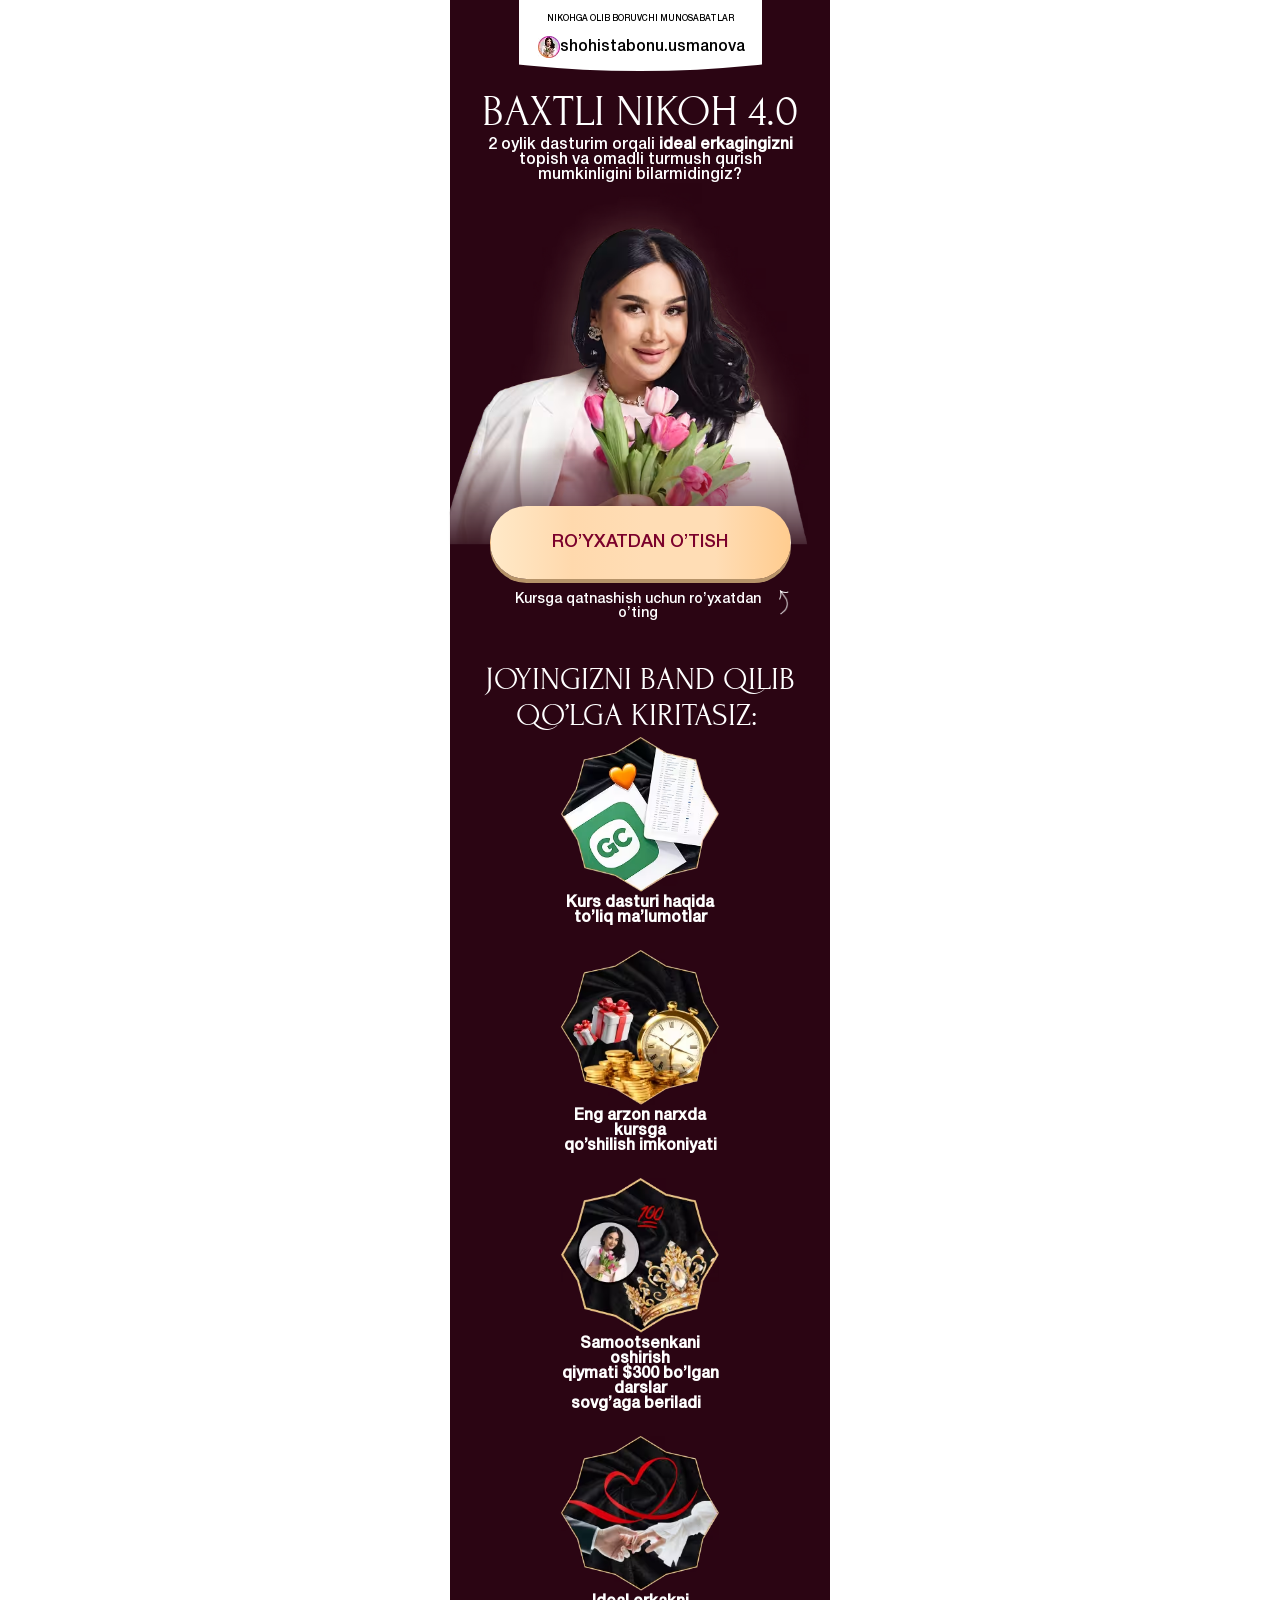
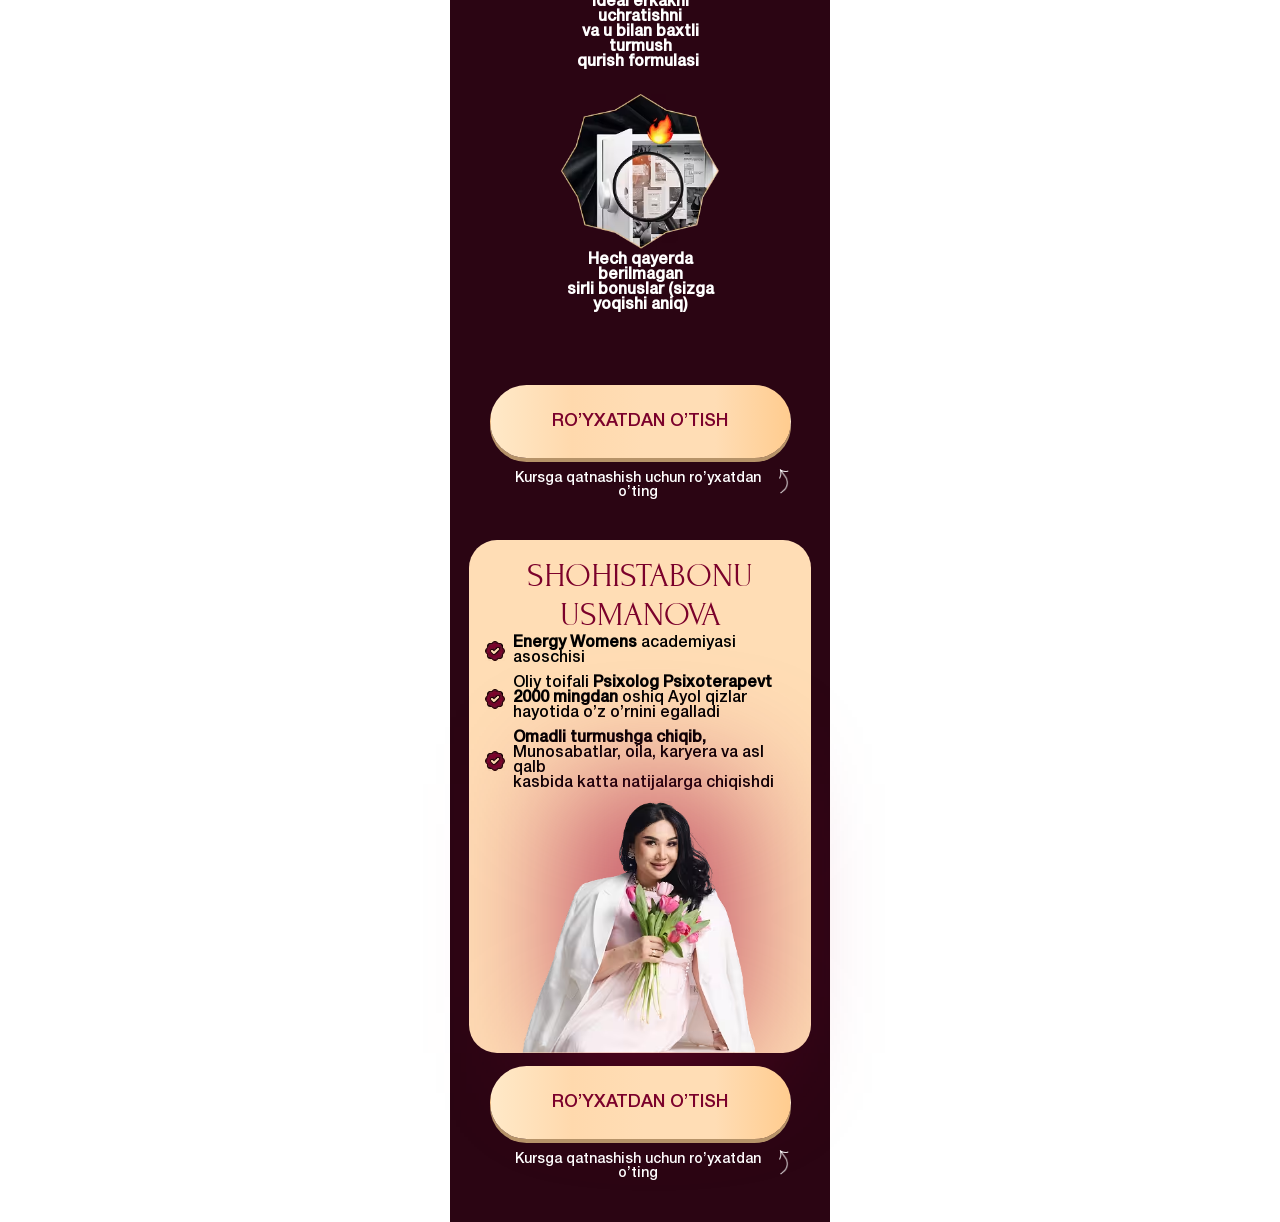
==== index.html @ 44d1c848 "add" ====
<!DOCTYPE html>
<html lang="en">

<head>
    <meta charset="UTF-8">
    <meta name="viewport" content="width=device-width, initial-scale=1.0">
    <title>BAXTLI NIKOH 4.0</title>
    <style>
        *{margin:0;padding:0;box-sizing:border-box}.main{max-width:380px;margin-left:auto;margin-right:auto;background-color:#2b0513;padding:0 0 1px 0}.header{max-width:243px;background-color:#FFF;display:flex;flex-direction:column;margin:0 auto;padding:15px 10px 13px;clip-path:ellipse(120% 100% at 50% 0%);margin-bottom:16px}.header__p{font-family:HelveticaNeue,sans-serif;font-weight:300;font-style:Light;font-size:8.5px;text-align:center;text-transform:uppercase;margin-bottom:12px}.fullname__info{width:205px;display:flex;justify-content:space-between;align-items:center;margin-left:auto;margin-right:auto}.profile_P{font-family:HelveticaNeue,sans-serif;font-weight:400;font-style:Regular;font-size:16px}.heading{max-width:clamp(300px, 90%, 317px);margin:0 auto}.heading_h1{font-family:Forum,sans-serif;font-weight:400;font-style:Regular;font-size:clamp(20px, 10vw, 44px);text-transform:uppercase;color:#FFF;text-align:center;margin-bottom:2px}.heading__info{font-family:HelveticaNeue,sans-serif;font-weight:400;font-style:Medium;font-size:clamp(12px, 4vw, 16px);text-align:center;color:#FFF}.speaker__section{width:100%}.speaker__img_1{width:100%;margin-bottom:-58px;-webkit-mask-image:linear-gradient(to bottom,black 70%,transparent 100%);mask-image:linear-gradient(to bottom,black 70%,transparent 100%);margin-left:-3px}.btn_and_reminder{max-width:301px;width:100%;margin:0 auto;margin-bottom:40px}.registerBtn{width:100%;background:linear-gradient(90deg,#FFE9C8 0%,#FFD9AD 27%,#FFDDB5 51%,#FFDDB5 75%,#FFCC8F 100%);border-radius:100px;padding:27px 50px;font-family:HelveticaNeue,sans-serif;font-weight:500;font-style:Medium;font-size:18px;text-align:center;vertical-align:middle;text-transform:uppercase;color:rgb(123 1 43);border:1px solid #fff0;outline:hidden;cursor:pointer;box-shadow:0 4px 0 0 rgb(182 147 105);margin-bottom:14px;position:relative;z-index:10}.registerBtn:active{transition:0.3s;box-shadow:0 0 0 0 rgb(182 147 105)}.reminder__text{max-width:288px;margin:0 auto;display:flex;align-items:center;justify-content:space-between}.reminder__text img{margin-top:-10px;margin-right:-5px}.remider__p{font-family:HelveticaNeue,sans-serif;font-weight:400;font-style:Regular;font-size:14px;text-align:center;color:#FFF}.course__sections{max-width:317px;width:100%;margin:0 auto;margin-bottom:48px}.your_place__h1{font-family:Forum,sans-serif;font-weight:400;font-style:Regular;font-size:32px;text-align:center;text-transform:uppercase;color:#FFF;margin-bottom:4px}.about__card{max-width:158px;width:100%;margin:0 auto;display:flex;flex-direction:column}.about_card__p{margin-top:4px;font-family:HelveticaNeue,sans-serif;font-weight:700;font-style:Bold;font-size:16px;text-align:center;color:#FFF;margin-bottom:24px}.about__speaker{max-width:clamp(300px, 90%, 350px);border-radius:28px;background-color:#FFDDB5;margin:0 auto;padding:16px 16px 0 16px;margin-bottom:16px;position:relative}.speaker_name{font-family:Forum,sans-serif;font-weight:400;font-style:Regular;font-size:clamp(20px, 10vw, 34px);text-align:center;text-transform:uppercase;color:rgb(123 1 43);margin-bottom:2px}.speaker_information{width:313px;display:flex;align-items:center;gap:8px;margin-bottom:10px}.speaker_informatio__P{font-family:HelveticaNeue,sans-serif;font-weight:400;font-style:Bold;font-size:16px}.sp_2_img{margin:0 auto;margin-bottom:-3px;display:flex;margin-top:3px;position:relative;z-index:10}.sp_2_bcg{position:absolute;background-color:rgb(159 0 55 / .6);filter:blur(60px);bottom:0;left:93px;width:184px;height:269px}
        </style>
    <link rel="stylesheet" href="./css/main.css" media="print" onload="this.media='all'" />
    <noscript>
        <link rel="stylesheet" href="./css/main.css" />
    </noscript>
</head>

<body>
    <section class="main">
        <header class="header">
            <p class="header__p">
                Nikohga olib boruvchi munosabatlar
            </p>

            <div class="fullname__info">
                <img src="/images/insta__img.avif" width="22" height="22" alt="profile__img" loading="lazy"
                    decoding="async">
                <p class="profile_P">
                    shohistabonu.usmanova
                </p>
            </div>
        </header>

        <div class="heading">
            <h1 class="heading_h1">
                Baxtli nikoh 4.0
            </h1>

            <p class="heading__info">
                2 oylik dasturim orqali <b>ideal erkagingizni</b> <br>
                topish va omadli turmush qurish<br>
                mumkinligini bilarmidingiz?
            </p>
        </div>

        <div class="speaker__section">
            <img src="/images/speaker.avif" width="100%" alt="speaker" class="speaker__img_1" loading="lazy" decoding="async">
            <div class="btn_and_reminder">
                <button class="registerBtn">
                    Ro’yxatdan o’tish
                </button>
                <div class="reminder__text">
                    <p class="remider__p">
                        Kursga qatnashish uchun ro’yxatdan o’ting
                    </p>
                    <img src="/images/right__top.avif" width="10" height="25" alt="top_right" loading="lazy"
                        decoding="async">
                </div>
            </div>
        </div>

        <div class="course__sections">
            <h1 class="your_place__h1">
                Joyingizni band qilib <br>
                qo’lga kiritasiz: 
            </h1>

            <div class="about__card">
                <img src="/images/about_course.avif" width="158" height="155" alt="about__img" loading="lazy"
                    decoding="async">
                <p class="about_card__p">
                    <b>Kurs dasturi</b> haqida<br>
                    to’liq ma’lumotlar
                </p>
            </div>

            <div class="about__card">
                <img src="/images/cheap.avif" width="158" height="155" alt="about__img" loading="lazy" decoding="async">
                <p class="about_card__p">
                    Eng <b>arzon narxda</b> kursga<br>
                    qo’shilish imkoniyati
                </p>
            </div>

            <div class="about__card">
                <img src="/images/trustfactor.avif" width="158" height="155" alt="about__img" loading="lazy"
                    decoding="async">
                <p class="about_card__p">
                    <b>Samootsenkani oshirish</b><br>
                    qiymati $300 bo’lgan darslar<br>
                    sovg’aga beriladi  
                </p>
            </div>

            <div class="about__card">
                <img src="/images/ideal_partner.avif" width="158" height="155" alt="about__img" loading="lazy"
                    decoding="async">
                <p class="about_card__p">
                    <b>Ideal erkakni</b> uchratishni<br>
                    va u bilan baxtli turmush<br>
                    qurish formulasi 
                </p>
            </div>

            <div class="about__card">
                <img src="/images/secret_bonus.avif" width="158" height="155" alt="about__img" loading="lazy"
                    decoding="async">
                <p class="about_card__p">
                    Hech qayerda berilmagan<br>
                    <b>sirli bonuslar</b> (sizga<br>
                    yoqishi aniq)
                </p>
            </div>
        </div>

        <div class="btn_and_reminder">
            <button class="registerBtn">
                Ro’yxatdan o’tish
            </button>
            <div class="reminder__text">
                <p class="remider__p">
                    Kursga qatnashish uchun ro’yxatdan o’ting
                </p>
                <img src="/images/right__top.avif" width="10" height="25" alt="top_right" loading="lazy"
                    decoding="async">
            </div>
        </div>

        <div class="about__speaker">
            <h1 class="speaker_name">
                shohistabonu usmanova
            </h1>

            <div class="speaker_information">
                <img src="/images/red_tick.avif" width="20" height="20" alt="tick" loading="lazy" decoding="async">
                <p class="speaker_informatio__P">
                    <b>Energy Womens</b> academiyasi<br>
                    asoschisi
                </p>
            </div>

            <div class="speaker_information">
                <img src="/images/red_tick.avif" width="20" height="20" alt="tick" loading="lazy" decoding="async">
                <p class="speaker_informatio__P">
                    Oliy toifali <b>Psixolog Psixoterapevt<br>
                    2000 mingdan</b> oshiq Ayol qizlar<br>
                    hayotida o’z o’rnini egalladi
                </p>
            </div>

            <div class="speaker_information">
                <img src="/images/red_tick.avif" width="20" height="20" alt="tick" loading="lazy" decoding="async">
                <p class="speaker_informatio__P">
                    <b>Omadli turmushga chiqib,</b><br>
                    Munosabatlar, oila, karyera va asl qalb<br>
                    kasbida katta natijalarga chiqishdi
                </p>
            </div>

            <img src="/images/speaker__2.avif" class="sp_2_img" width="247" height="252" alt="speaker_2" loading="lazy" decoding="async">
            <div class="sp_2_bcg"></div>
        </div>

        <div class="btn_and_reminder">
            <button class="registerBtn">
                Ro’yxatdan o’tish
            </button>
            <div class="reminder__text">
                <p class="remider__p">
                    Kursga qatnashish uchun ro’yxatdan o’ting
                </p>
                <img src="/images/right__top.avif" width="10" height="25" alt="top_right" loading="lazy"
                    decoding="async">
            </div>
        </div>
    </section>

    <div id="registrationModal" class="homeModal" style="display: none">
        <div class="homeModalOverlay"></div>
        <div class="homeFormContainer">
            <button class="closeButton" id="closeModalBtn">
                <svg xmlns="http://www.w3.org/2000/svg" width="16" height="16" viewBox="0 0 12 12" fill="none">
                    <path d="M1 11L11 1M1 1.00001L11 11" stroke="currentColor" stroke-width="1.5"
                        stroke-linecap="round" />
                </svg>
            </button>
            <div class="homeFormTop">
                <h1 class="homeFormTopTitle">
                    Ro'yxatdan o'tish uchun ma'lumotlaringizni kiriting!
                </h1>
            </div>
            <form id="registrationForm" name="contact-form">
                <div class="HomeFormRow">
                    <label class="HomeFormRowLabel" for="name">Ismingiz:</label>
                    <input class="HomeFormRowInput" type="text" id="name" name="name" placeholder="Ismingizni kiriting"
                        autocomplete="name" />
                    <p class="homeFormErrorText" id="nameError" style="display: none">
                        ❌ Ismingizni kiriting!
                    </p>
                </div>
                <div class="HomeFormRow">
                    <label class="HomeFormRowLabel" for="phone">Telefon raqamingiz:</label>
                    <div class="phone-input-container">
                        <button type="button" class="selected-country" id="selectedCountry">
                            <span class="selected-flag" id="selectedCountryFlag">🇺🇿</span>
                            <svg id="dropdownIcon" xmlns="http://www.w3.org/2000/svg" width="16" height="16"
                                viewBox="0 0 24 24" fill="none" stroke="currentColor" stroke-width="2"
                                stroke-linecap="round" stroke-linejoin="round">
                                <polyline points="6 9 12 15 18 9"></polyline>
                            </svg>
                            <span class="selected-code" id="selectedCountryCodeText">+998</span>
                        </button>
                        <div class="country-dropdown" id="countryDropdown" style="display:none"></div>
                        <div class="phone-field">
                            <input class="HomeFormRowInput phone-input" type="tel" id="phone" name="phone"
                                inputmode="numeric" placeholder="88 888 88 88" autocomplete="tel"
                                style="border: none; background-color: transparent;padding-left: 5px;" />
                        </div>
                    </div>
                    <p class="homeFormErrorText" id="phoneError" style="display:none">
                        ❌ Telefon raqam mos emas!
                    </p>
                </div>
                <button type="submit" class="HomeFormBtn" id="submitBtn">
                    DAVOM ETISH
                </button>
            </form>

        </div>
    </div>

    <script defer src="/js/phoneFormatter.js"></script>
    <script defer src="/js/app.js"></script>
</body>

</html>
---- css/main.css ----
@font-face{font-family:'Forum';src:url(/fonts/Forum-Regular.woff2);font-display:swap}@font-face{font-family:'HelveticaNeue';src:url(/fonts/HelveticaNeueMedium.woff2);font-display:swap}.homeModal,.homeModalOverlay{position:fixed;top:0;height:100vh;width:100%;left:0}.homeModal{z-index:30;justify-content:center;align-items:center;display:flex}.homeModalOverlay{background-color:rgb(0 0 0 / .3);backdrop-filter:blur(5px)}.homeFormContainer{position:relative;z-index:30;background-color:#fff;color:#000;border-radius:8px;padding:20px 40px 40px;width:100%;max-width:520px;box-shadow:0 4px 12px rgb(0 0 0 / .1);margin:0 20px;position:fixed;top:50%;left:50%;transform:translate(-50%,-50%)}.homeFormTop{display:flex;justify-content:space-between}.homeFormTopTitle{font-family:Inter,sans-serif;font-size:clamp(21px, 6.6vw, 24px);margin:0 0 20px;color:#000;font-weight:600;text-align:center;margin-left:auto;margin-right:auto}.closeButton{background:0 0;border:none;cursor:pointer;padding:4px;justify-content:center;align-items:center;display:flex;position:absolute;top:20px;right:20px;color:#000}.homeFormErrorText{color:#2b0513;margin-bottom:12px;font-size:14px;font-family:system-ui,-apple-system,BlinkMacSystemFont,"Segoe UI",sans-serif;padding-top:5px;padding-bottom:5px}.HomeFormRowInput,.HomeFormRowLabel{font-family:system-ui,-apple-system,BlinkMacSystemFont,"Segoe UI",sans-serif;font-size:18px}.HomeFormRow{margin-bottom:20px}.HomeFormRowLabel{display:block;margin-bottom:6px;color:#000}.HomeFormRowInput{width:100%;padding:10px 16px;border:1px solid #c9c9c9;min-height:48px;background-color:#f3f7f8;border-radius:6px;font-weight:400;outline:0;height:50px;transition:border-color 0.2s}.HomeFormRowInput:focus{border-color:#2b0513}.HomeFormRowInput::placeholder{color:#aaa}.HomeFormBtn{font-family:sans-serif;height:60px;width:100%;cursor:pointer;border-radius:10px;background-color:#2b0513;transition:0.3s;font-weight:700;font-size:28px;color:#fff;text-transform:uppercase;border:none;position:relative;display:flex;align-items:center;justify-content:center}.phone-input-container{display:flex;align-items:center;position:relative;border:1px solid #c9c9c9;background-color:#fff0;border-radius:6px}.phone-input-container:focus{border-color:#2b0513}.selected-code{display:flex;margin-left:10px}.country-selector{position:relative;margin-right:10px}.selected-country{display:flex;align-items:center;padding:10px;padding-right:0;border-radius:6px;cursor:pointer;min-height:50px;font-family:sans-serif!important;font-size:18px;font-weight:400!important;min-width:max-content;border:none;background-color:#fff0}.country-dropdown{position:absolute;top:110%;left:0;width:100%;background-color:#fff;border:1px solid #c9c9c9;border-radius:6px;box-shadow:0 4px 12px rgb(0 0 0 / .1);z-index:40;max-height:200px;overflow-y:auto;font-family:sans-serif!important;font-weight:400!important}.country-option{display:flex;justify-content:space-between;align-items:center;padding:10px;cursor:pointer;font-family:sans-serif;font-weight:400!important}.country-option:hover{background-color:#f3f7f8}.country-option.selected{background-color:#e6f0fa}@media screen and (max-width:768px){.homeFormContainer{max-width:100%;padding:80px 20px 20px;margin:0;border-radius:6px;height:100vh}.homeFormTopTitle{text-align:center;max-width:408px;margin-left:auto;margin-right:auto;font-weight:700;margin-bottom:15px}.homeFormTop{flex-direction:column;align-items:flex-start}.closeButton{width:100%;height:50px;background-color:#000;color:#fff;padding-right:20px;top:0;left:0;justify-content:end}.homeFormErrorText{font-size:12px;margin-bottom:8px}.HomeFormRowLabel{margin-bottom:6px}.HomeFormRowInput{padding:0 12px;min-height:40px;background-color:#fff0}.HomeFormRowInput::placeholder{color:#a3a3a3}.HomeFormBtn{font-size:18px;font-weight:700;margin-top:24px}}@media screen and (max-width:480px){.homeFormContainer{max-width:100%;padding:80px 20px 20px;margin:0;border-radius:6px;height:100vh}.homeFormTopTitle{text-align:center;margin:0 auto 15px}.homeFormErrorText{font-size:12px;margin-bottom:8px}.HomeFormRowLabel{margin-bottom:6px}.HomeFormRowInput{padding:0 12px;min-height:40px;background-color:#fff0;border-radius:10px}.HomeFormRowInput::placeholder{color:#a3a3a3}.HomeFormBtn{font-size:16px;padding:10px 0;margin-top:24px;height:50px}}
---- css/main.css ----
@font-face{font-family:'Forum';src:url(/fonts/Forum-Regular.woff2);font-display:swap}@font-face{font-family:'HelveticaNeue';src:url(/fonts/HelveticaNeueMedium.woff2);font-display:swap}.homeModal,.homeModalOverlay{position:fixed;top:0;height:100vh;width:100%;left:0}.homeModal{z-index:30;justify-content:center;align-items:center;display:flex}.homeModalOverlay{background-color:rgb(0 0 0 / .3);backdrop-filter:blur(5px)}.homeFormContainer{position:relative;z-index:30;background-color:#fff;color:#000;border-radius:8px;padding:20px 40px 40px;width:100%;max-width:520px;box-shadow:0 4px 12px rgb(0 0 0 / .1);margin:0 20px;position:fixed;top:50%;left:50%;transform:translate(-50%,-50%)}.homeFormTop{display:flex;justify-content:space-between}.homeFormTopTitle{font-family:Inter,sans-serif;font-size:clamp(21px, 6.6vw, 24px);margin:0 0 20px;color:#000;font-weight:600;text-align:center;margin-left:auto;margin-right:auto}.closeButton{background:0 0;border:none;cursor:pointer;padding:4px;justify-content:center;align-items:center;display:flex;position:absolute;top:20px;right:20px;color:#000}.homeFormErrorText{color:#2b0513;margin-bottom:12px;font-size:14px;font-family:system-ui,-apple-system,BlinkMacSystemFont,"Segoe UI",sans-serif;padding-top:5px;padding-bottom:5px}.HomeFormRowInput,.HomeFormRowLabel{font-family:system-ui,-apple-system,BlinkMacSystemFont,"Segoe UI",sans-serif;font-size:18px}.HomeFormRow{margin-bottom:20px}.HomeFormRowLabel{display:block;margin-bottom:6px;color:#000}.HomeFormRowInput{width:100%;padding:10px 16px;border:1px solid #c9c9c9;min-height:48px;background-color:#f3f7f8;border-radius:6px;font-weight:400;outline:0;height:50px;transition:border-color 0.2s}.HomeFormRowInput:focus{border-color:#2b0513}.HomeFormRowInput::placeholder{color:#aaa}.HomeFormBtn{font-family:sans-serif;height:60px;width:100%;cursor:pointer;border-radius:10px;background-color:#2b0513;transition:0.3s;font-weight:700;font-size:28px;color:#fff;text-transform:uppercase;border:none;position:relative;display:flex;align-items:center;justify-content:center}.phone-input-container{display:flex;align-items:center;position:relative;border:1px solid #c9c9c9;background-color:#fff0;border-radius:6px}.phone-input-container:focus{border-color:#2b0513}.selected-code{display:flex;margin-left:10px}.country-selector{position:relative;margin-right:10px}.selected-country{display:flex;align-items:center;padding:10px;padding-right:0;border-radius:6px;cursor:pointer;min-height:50px;font-family:sans-serif!important;font-size:18px;font-weight:400!important;min-width:max-content;border:none;background-color:#fff0}.country-dropdown{position:absolute;top:110%;left:0;width:100%;background-color:#fff;border:1px solid #c9c9c9;border-radius:6px;box-shadow:0 4px 12px rgb(0 0 0 / .1);z-index:40;max-height:200px;overflow-y:auto;font-family:sans-serif!important;font-weight:400!important}.country-option{display:flex;justify-content:space-between;align-items:center;padding:10px;cursor:pointer;font-family:sans-serif;font-weight:400!important}.country-option:hover{background-color:#f3f7f8}.country-option.selected{background-color:#e6f0fa}@media screen and (max-width:768px){.homeFormContainer{max-width:100%;padding:80px 20px 20px;margin:0;border-radius:6px;height:100vh}.homeFormTopTitle{text-align:center;max-width:408px;margin-left:auto;margin-right:auto;font-weight:700;margin-bottom:15px}.homeFormTop{flex-direction:column;align-items:flex-start}.closeButton{width:100%;height:50px;background-color:#000;color:#fff;padding-right:20px;top:0;left:0;justify-content:end}.homeFormErrorText{font-size:12px;margin-bottom:8px}.HomeFormRowLabel{margin-bottom:6px}.HomeFormRowInput{padding:0 12px;min-height:40px;background-color:#fff0}.HomeFormRowInput::placeholder{color:#a3a3a3}.HomeFormBtn{font-size:18px;font-weight:700;margin-top:24px}}@media screen and (max-width:480px){.homeFormContainer{max-width:100%;padding:80px 20px 20px;margin:0;border-radius:6px;height:100vh}.homeFormTopTitle{text-align:center;margin:0 auto 15px}.homeFormErrorText{font-size:12px;margin-bottom:8px}.HomeFormRowLabel{margin-bottom:6px}.HomeFormRowInput{padding:0 12px;min-height:40px;background-color:#fff0;border-radius:10px}.HomeFormRowInput::placeholder{color:#a3a3a3}.HomeFormBtn{font-size:16px;padding:10px 0;margin-top:24px;height:50px}}
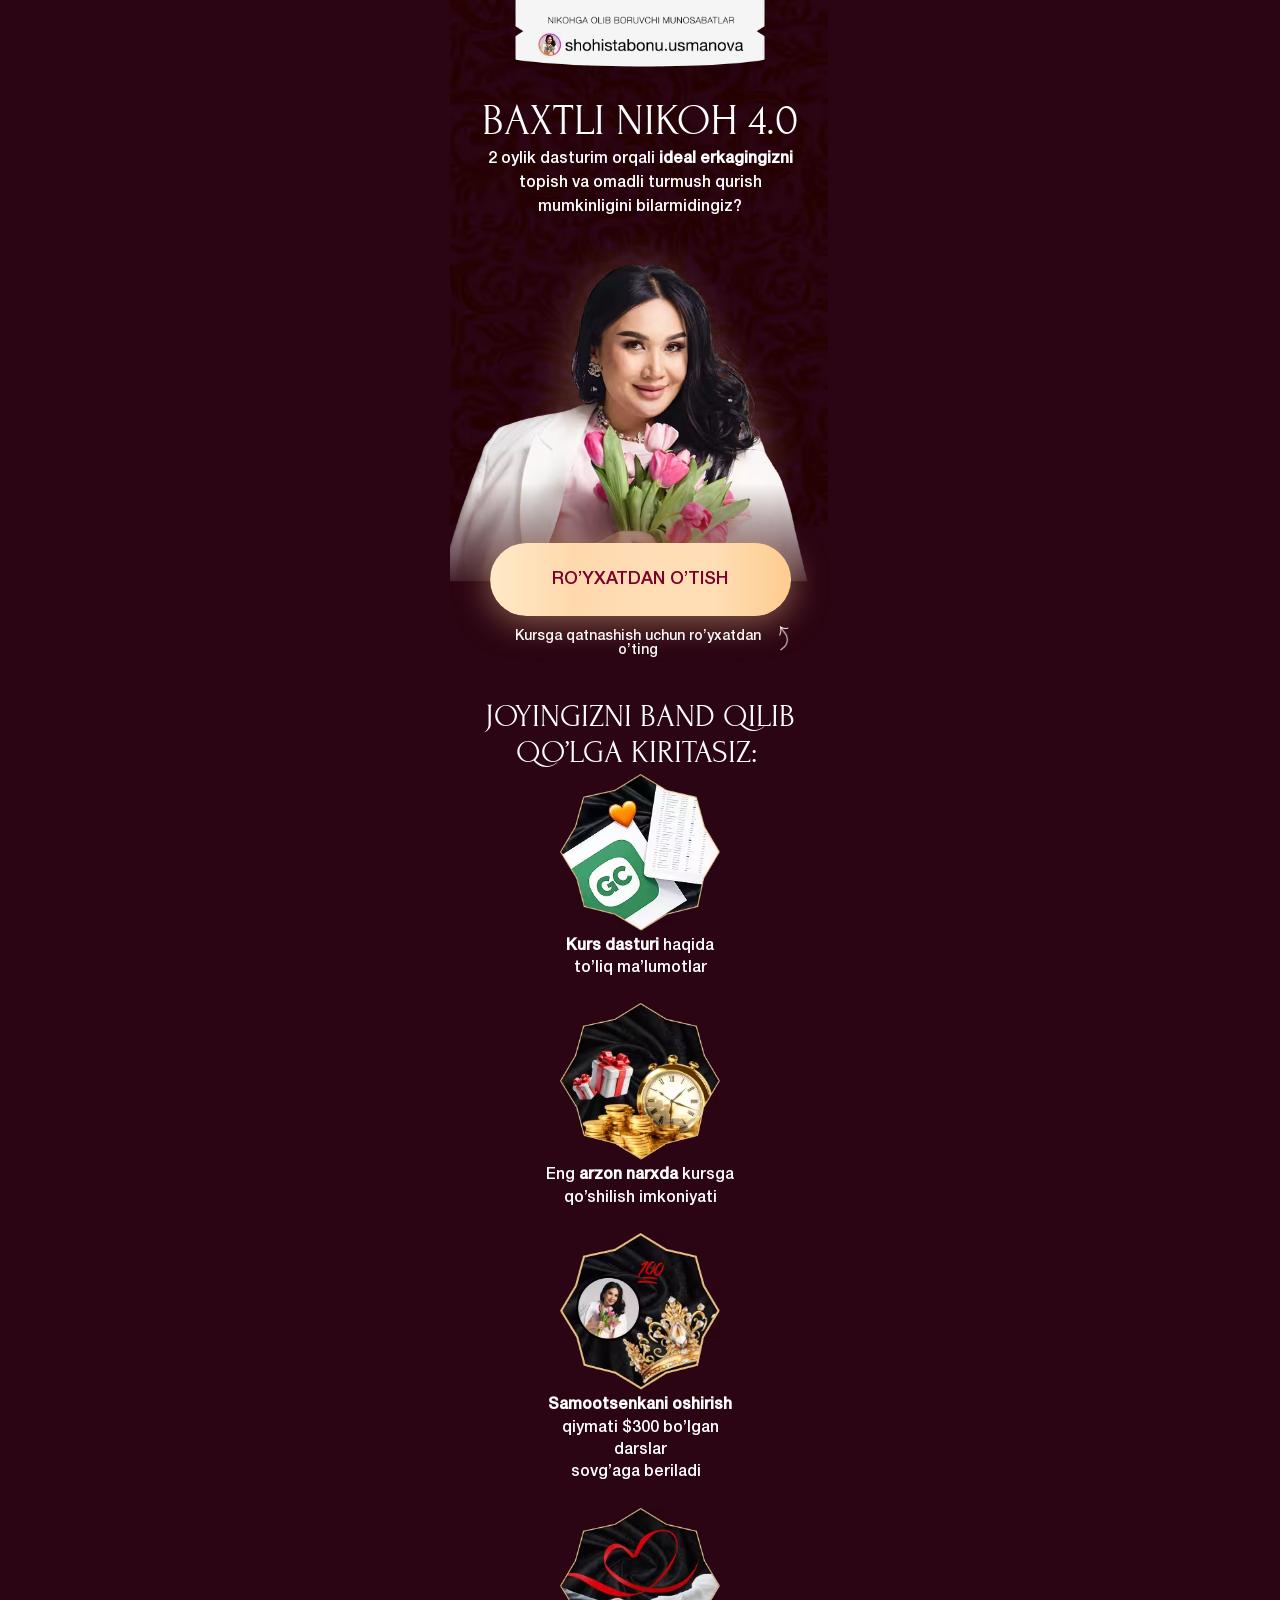
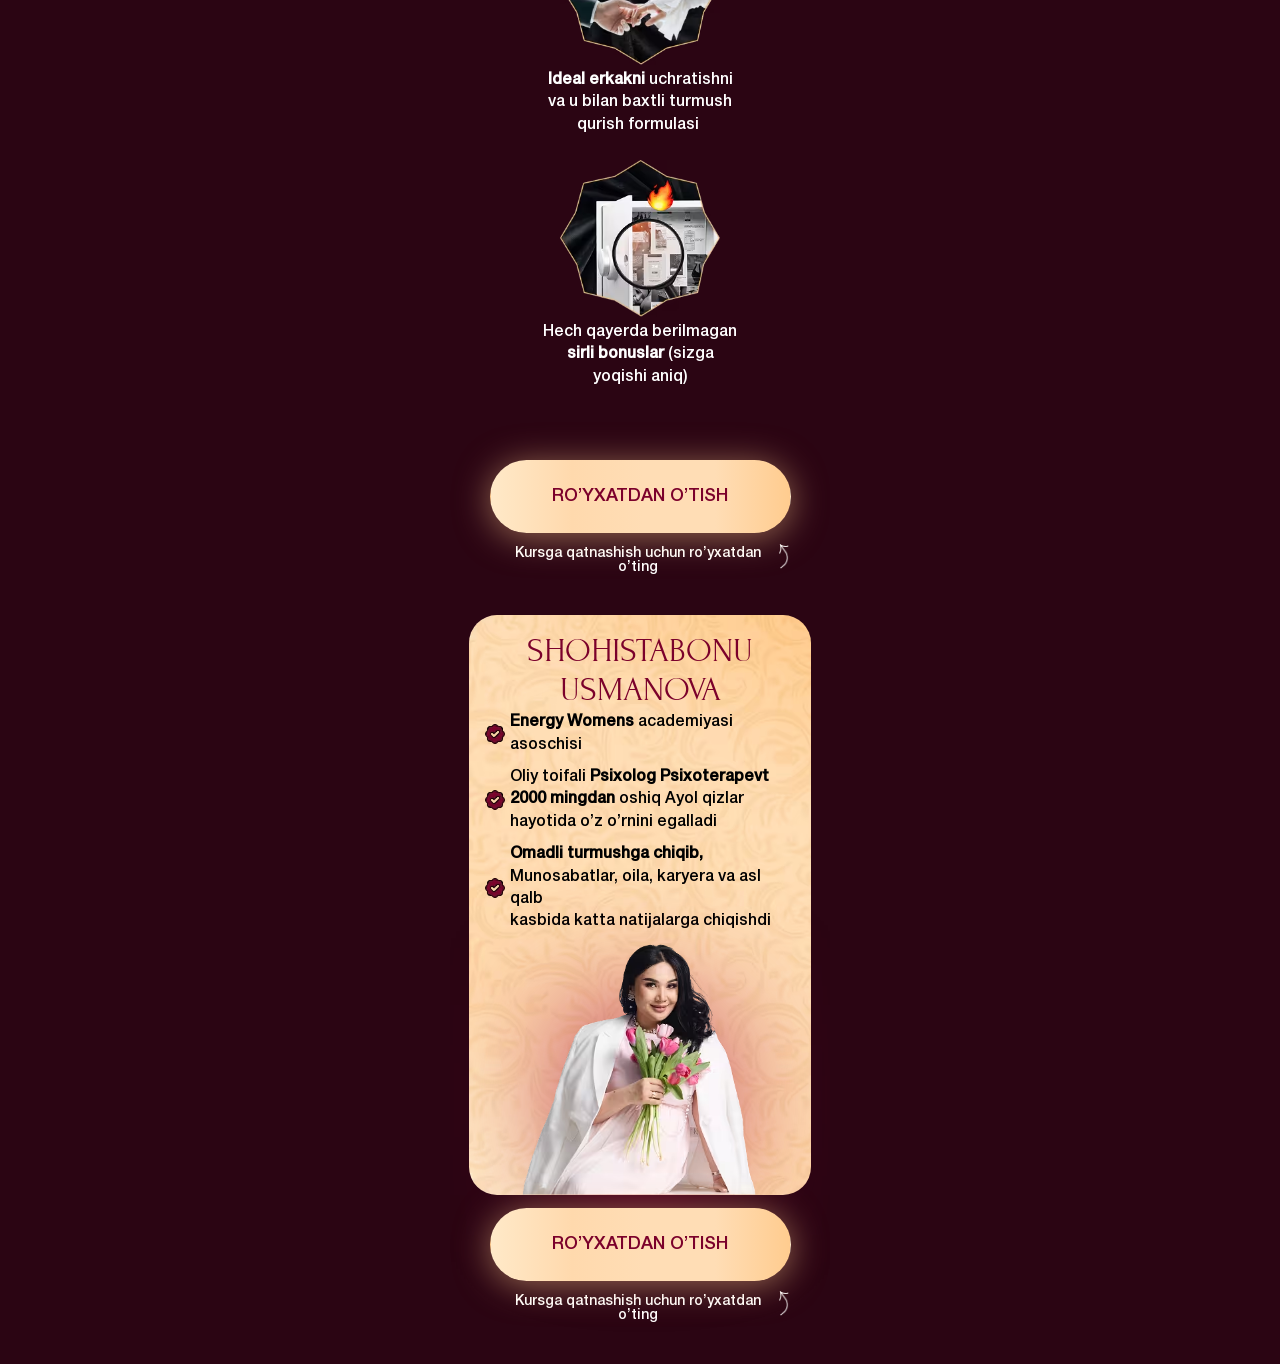
==== commit 3fed514b: "add" ====
--- a/index.html
+++ b/index.html
@@ -6,8 +6,8 @@
     <meta name="viewport" content="width=device-width, initial-scale=1.0">
     <title>BAXTLI NIKOH 4.0</title>
     <style>
-        *{margin:0;padding:0;box-sizing:border-box}.main{max-width:380px;margin-left:auto;margin-right:auto;background-color:#2b0513;padding:0 0 1px 0}.header{max-width:243px;background-color:#FFF;display:flex;flex-direction:column;margin:0 auto;padding:15px 10px 13px;clip-path:ellipse(120% 100% at 50% 0%);margin-bottom:16px}.header__p{font-family:HelveticaNeue,sans-serif;font-weight:300;font-style:Light;font-size:8.5px;text-align:center;text-transform:uppercase;margin-bottom:12px}.fullname__info{width:205px;display:flex;justify-content:space-between;align-items:center;margin-left:auto;margin-right:auto}.profile_P{font-family:HelveticaNeue,sans-serif;font-weight:400;font-style:Regular;font-size:16px}.heading{max-width:clamp(300px, 90%, 317px);margin:0 auto}.heading_h1{font-family:Forum,sans-serif;font-weight:400;font-style:Regular;font-size:clamp(20px, 10vw, 44px);text-transform:uppercase;color:#FFF;text-align:center;margin-bottom:2px}.heading__info{font-family:HelveticaNeue,sans-serif;font-weight:400;font-style:Medium;font-size:clamp(12px, 4vw, 16px);text-align:center;color:#FFF}.speaker__section{width:100%}.speaker__img_1{width:100%;margin-bottom:-58px;-webkit-mask-image:linear-gradient(to bottom,black 70%,transparent 100%);mask-image:linear-gradient(to bottom,black 70%,transparent 100%);margin-left:-3px}.btn_and_reminder{max-width:301px;width:100%;margin:0 auto;margin-bottom:40px}.registerBtn{width:100%;background:linear-gradient(90deg,#FFE9C8 0%,#FFD9AD 27%,#FFDDB5 51%,#FFDDB5 75%,#FFCC8F 100%);border-radius:100px;padding:27px 50px;font-family:HelveticaNeue,sans-serif;font-weight:500;font-style:Medium;font-size:18px;text-align:center;vertical-align:middle;text-transform:uppercase;color:rgb(123 1 43);border:1px solid #fff0;outline:hidden;cursor:pointer;box-shadow:0 4px 0 0 rgb(182 147 105);margin-bottom:14px;position:relative;z-index:10}.registerBtn:active{transition:0.3s;box-shadow:0 0 0 0 rgb(182 147 105)}.reminder__text{max-width:288px;margin:0 auto;display:flex;align-items:center;justify-content:space-between}.reminder__text img{margin-top:-10px;margin-right:-5px}.remider__p{font-family:HelveticaNeue,sans-serif;font-weight:400;font-style:Regular;font-size:14px;text-align:center;color:#FFF}.course__sections{max-width:317px;width:100%;margin:0 auto;margin-bottom:48px}.your_place__h1{font-family:Forum,sans-serif;font-weight:400;font-style:Regular;font-size:32px;text-align:center;text-transform:uppercase;color:#FFF;margin-bottom:4px}.about__card{max-width:158px;width:100%;margin:0 auto;display:flex;flex-direction:column}.about_card__p{margin-top:4px;font-family:HelveticaNeue,sans-serif;font-weight:700;font-style:Bold;font-size:16px;text-align:center;color:#FFF;margin-bottom:24px}.about__speaker{max-width:clamp(300px, 90%, 350px);border-radius:28px;background-color:#FFDDB5;margin:0 auto;padding:16px 16px 0 16px;margin-bottom:16px;position:relative}.speaker_name{font-family:Forum,sans-serif;font-weight:400;font-style:Regular;font-size:clamp(20px, 10vw, 34px);text-align:center;text-transform:uppercase;color:rgb(123 1 43);margin-bottom:2px}.speaker_information{width:313px;display:flex;align-items:center;gap:8px;margin-bottom:10px}.speaker_informatio__P{font-family:HelveticaNeue,sans-serif;font-weight:400;font-style:Bold;font-size:16px}.sp_2_img{margin:0 auto;margin-bottom:-3px;display:flex;margin-top:3px;position:relative;z-index:10}.sp_2_bcg{position:absolute;background-color:rgb(159 0 55 / .6);filter:blur(60px);bottom:0;left:93px;width:184px;height:269px}
-        </style>
+        *{margin:0;padding:0;box-sizing:border-box}body{background-color:#2b0513}.main{max-width:380px;margin:0 auto;background-color:#2b0513;padding:0 0 1px 0;position:relative;overflow:hidden}.header{margin:-22px auto 0 auto;display:flex;position:relative}.background{position:absolute;top:0;left:0;width:100%;z-index:.1;opacity:1;background-color:#2b0513}.heading{max-width:clamp(300px, 90%, 317px);margin:0 auto;position:relative;z-index:10}.heading_h1{font-family:Forum,sans-serif;font-weight:400;font-style:Regular;font-size:clamp(38px, 10vw, 44px);text-transform:uppercase;color:#FFF;text-align:center;margin-bottom:2px}.heading__info{font-family:HelveticaNeue,sans-serif;font-weight:400;font-style:Medium;font-size:clamp(14px, 4vw, 16px);line-height:150%;text-align:center;color:#FFF}.speaker__section{width:100%}.speaker__img_1{width:100%;margin-bottom:-58px;-webkit-mask-image:linear-gradient(to bottom,black 70%,transparent 100%);mask-image:linear-gradient(to bottom,black 70%,transparent 100%);margin-left:-3px}.btn_and_reminder{max-width:301px;width:100%;margin:0 auto;margin-bottom:40px}.registerBtn{width:100%;background:linear-gradient(90deg,#FFE9C8 0%,#FFD9AD 27%,#FFDDB5 51%,#FFDDB5 75%,#FFCC8F 100%);border-radius:100px;padding:27px 50px;font-family:HelveticaNeue,sans-serif;font-weight:500;font-style:Medium;font-size:18px;text-align:center;vertical-align:middle;text-transform:uppercase;color:#7b012b;border:1px solid #fff0;outline:hidden;cursor:pointer;box-shadow:0 4px 0 0 rgb(182 147 105);box-shadow:0 4px 35px 0 rgb(255 204 143 / .5);margin-bottom:14px;position:relative;z-index:10}.registerBtn:active{transition:0.3s;box-shadow:0 0 0 0 #b69369;box-shadow:0 4 0 0 rgb(182 147 105)}.reminder__text{max-width:288px;margin:0 auto;display:flex;align-items:center;justify-content:space-between}.reminder__text img{margin-top:-10px;margin-right:-5px}.remider__p{font-family:HelveticaNeue,sans-serif;font-weight:400;font-style:Regular;font-size:14px;text-align:center;color:#FFF}.course__sections{max-width:317px;width:100%;margin:0 auto;margin-bottom:48px}.your_place__h1{font-family:Forum,sans-serif;font-weight:400;font-style:Regular;font-size:clamp(28px, 4vw, 32px);text-align:center;text-transform:uppercase;color:#FFF;margin-bottom:4px}.about__card{max-width:210px;width:100%;margin:0 auto;display:flex;flex-direction:column;align-items:center}.about_card__p{margin-top:4px;font-family:HelveticaNeue,sans-serif;font-style:Bold;font-size:16px;line-height:140%;text-align:center;color:#FFF;margin-bottom:24px}.about__speaker{max-width:clamp(300px, 90%, 350px);border-radius:28px;background-color:#FFDDB5;margin:0 auto;padding:16px 16px 0 16px;margin-bottom:16px;position:relative;background-image:url(/images/golden__bcg.avif);background-size:cover}.speaker_name{font-family:Forum,sans-serif;font-weight:400;font-style:Regular;font-size:clamp(20px, 10vw, 34px);text-align:center;text-transform:uppercase;color:#7b012b;margin-bottom:2px}.speaker_information{width:  100%;display:flex;align-items:center;gap:5px;margin-bottom:10px}.speaker_informatio__P{font-family:HelveticaNeue,sans-serif;font-weight:400;font-style:Bold;line-height: 140%;font-size:clamp(13px, 4vw, 16px)}.sp_2_img{margin:0 auto;margin-bottom:-3px;display:flex;margin-top:3px;position:relative;z-index:10}.sp_2_bcg{position:absolute;background-color:rgb(159 0 55 / .6);filter:blur(60px);bottom:0;left:93px;width:164px;height:190px}
+    </style>
     <link rel="stylesheet" href="./css/main.css" media="print" onload="this.media='all'" />
     <noscript>
         <link rel="stylesheet" href="./css/main.css" />
@@ -16,19 +16,10 @@
 
 <body>
     <section class="main">
-        <header class="header">
-            <p class="header__p">
-                Nikohga olib boruvchi munosabatlar
-            </p>
-
-            <div class="fullname__info">
-                <img src="/images/insta__img.avif" width="22" height="22" alt="profile__img" loading="lazy"
-                    decoding="async">
-                <p class="profile_P">
-                    shohistabonu.usmanova
-                </p>
-            </div>
-        </header>
+        <div class="background">
+            <img src="/images/background.avif" width="378" height="527" alt="background" loading="lazy" decoding="async">
+        </div>
+        <img src="/images/header.avif" width="300" alt="header" class="header" loading="lazy" decoding="async">
 
         <div class="heading">
             <h1 class="heading_h1">
@@ -43,7 +34,8 @@
         </div>
 
         <div class="speaker__section">
-            <img src="/images/speaker.avif" width="100%" alt="speaker" class="speaker__img_1" loading="lazy" decoding="async">
+            <img src="/images/speaker.avif" width="100%" alt="speaker" class="speaker__img_1" loading="lazy"
+                decoding="async">
             <div class="btn_and_reminder">
                 <button class="registerBtn">
                     Ro’yxatdan o’tish
@@ -65,7 +57,7 @@
             </h1>
 
             <div class="about__card">
-                <img src="/images/about_course.avif" width="158" height="155" alt="about__img" loading="lazy"
+                <img src="/images/about_course.avif" width="160" height="157" alt="about__img" loading="lazy"
                     decoding="async">
                 <p class="about_card__p">
                     <b>Kurs dasturi</b> haqida<br>
@@ -74,7 +66,7 @@
             </div>
 
             <div class="about__card">
-                <img src="/images/cheap.avif" width="158" height="155" alt="about__img" loading="lazy" decoding="async">
+                <img src="/images/cheap.avif" width="160" height="157" alt="about__img" loading="lazy" decoding="async">
                 <p class="about_card__p">
                     Eng <b>arzon narxda</b> kursga<br>
                     qo’shilish imkoniyati
@@ -82,7 +74,7 @@
             </div>
 
             <div class="about__card">
-                <img src="/images/trustfactor.avif" width="158" height="155" alt="about__img" loading="lazy"
+                <img src="/images/trustfactor.avif" width="160" height="157" alt="about__img" loading="lazy"
                     decoding="async">
                 <p class="about_card__p">
                     <b>Samootsenkani oshirish</b><br>
@@ -92,7 +84,7 @@
             </div>
 
             <div class="about__card">
-                <img src="/images/ideal_partner.avif" width="158" height="155" alt="about__img" loading="lazy"
+                <img src="/images/ideal_partner.avif" width="160" height="157" alt="about__img" loading="lazy"
                     decoding="async">
                 <p class="about_card__p">
                     <b>Ideal erkakni</b> uchratishni<br>
@@ -102,7 +94,7 @@
             </div>
 
             <div class="about__card">
-                <img src="/images/secret_bonus.avif" width="158" height="155" alt="about__img" loading="lazy"
+                <img src="/images/secret_bonus.avif" width="160" height="157" alt="about__img" loading="lazy"
                     decoding="async">
                 <p class="about_card__p">
                     Hech qayerda berilmagan<br>
@@ -142,7 +134,7 @@
                 <img src="/images/red_tick.avif" width="20" height="20" alt="tick" loading="lazy" decoding="async">
                 <p class="speaker_informatio__P">
                     Oliy toifali <b>Psixolog Psixoterapevt<br>
-                    2000 mingdan</b> oshiq Ayol qizlar<br>
+                        2000 mingdan</b> oshiq Ayol qizlar<br>
                     hayotida o’z o’rnini egalladi
                 </p>
             </div>
@@ -156,8 +148,9 @@
                 </p>
             </div>
 
-            <img src="/images/speaker__2.avif" class="sp_2_img" width="247" height="252" alt="speaker_2" loading="lazy" decoding="async">
-            <div class="sp_2_bcg"></div>
+            <img src="/images/speaker__2.avif" class="sp_2_img" width="247" height="252" alt="speaker_2" loading="lazy"
+                decoding="async">
+            <img src="/images/purple_bcg.avif" alt="gold" class="sp_2_bcg" loading="lazy" decoding="async">
         </div>
 
         <div class="btn_and_reminder">
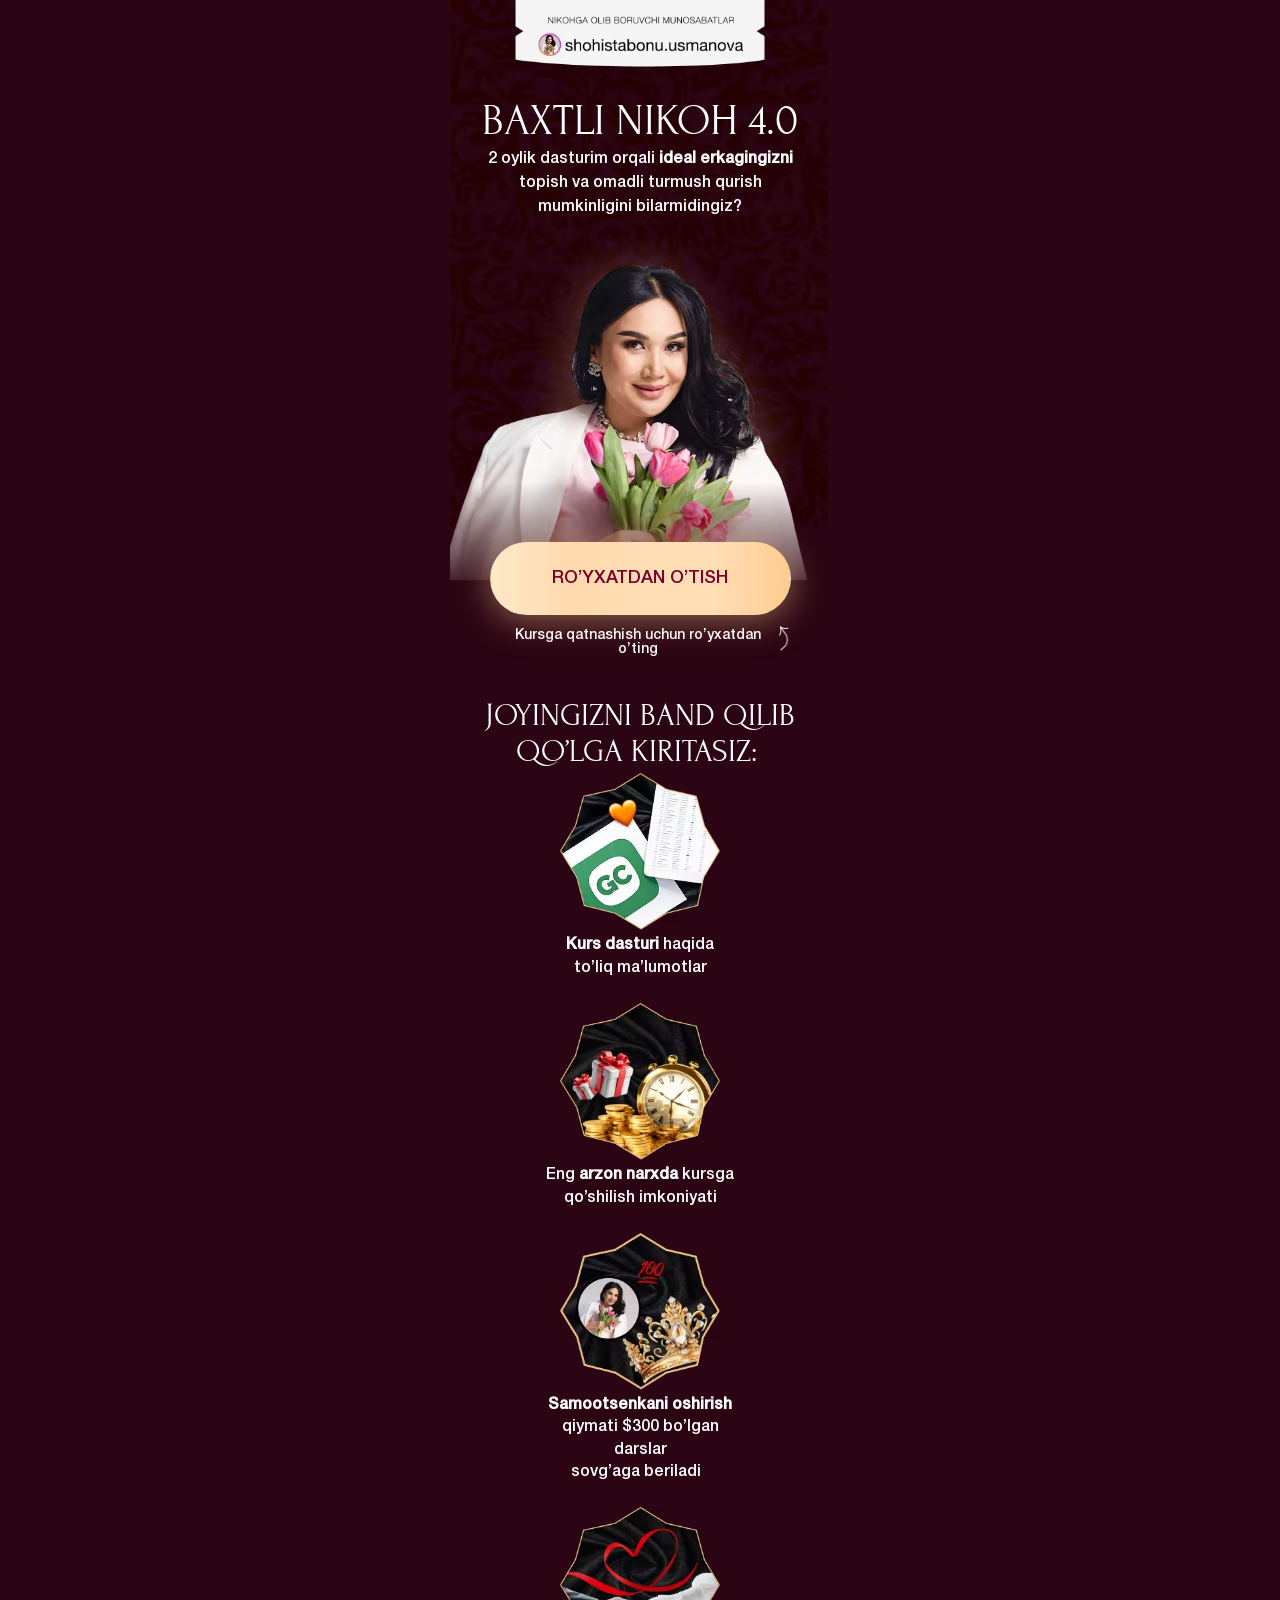
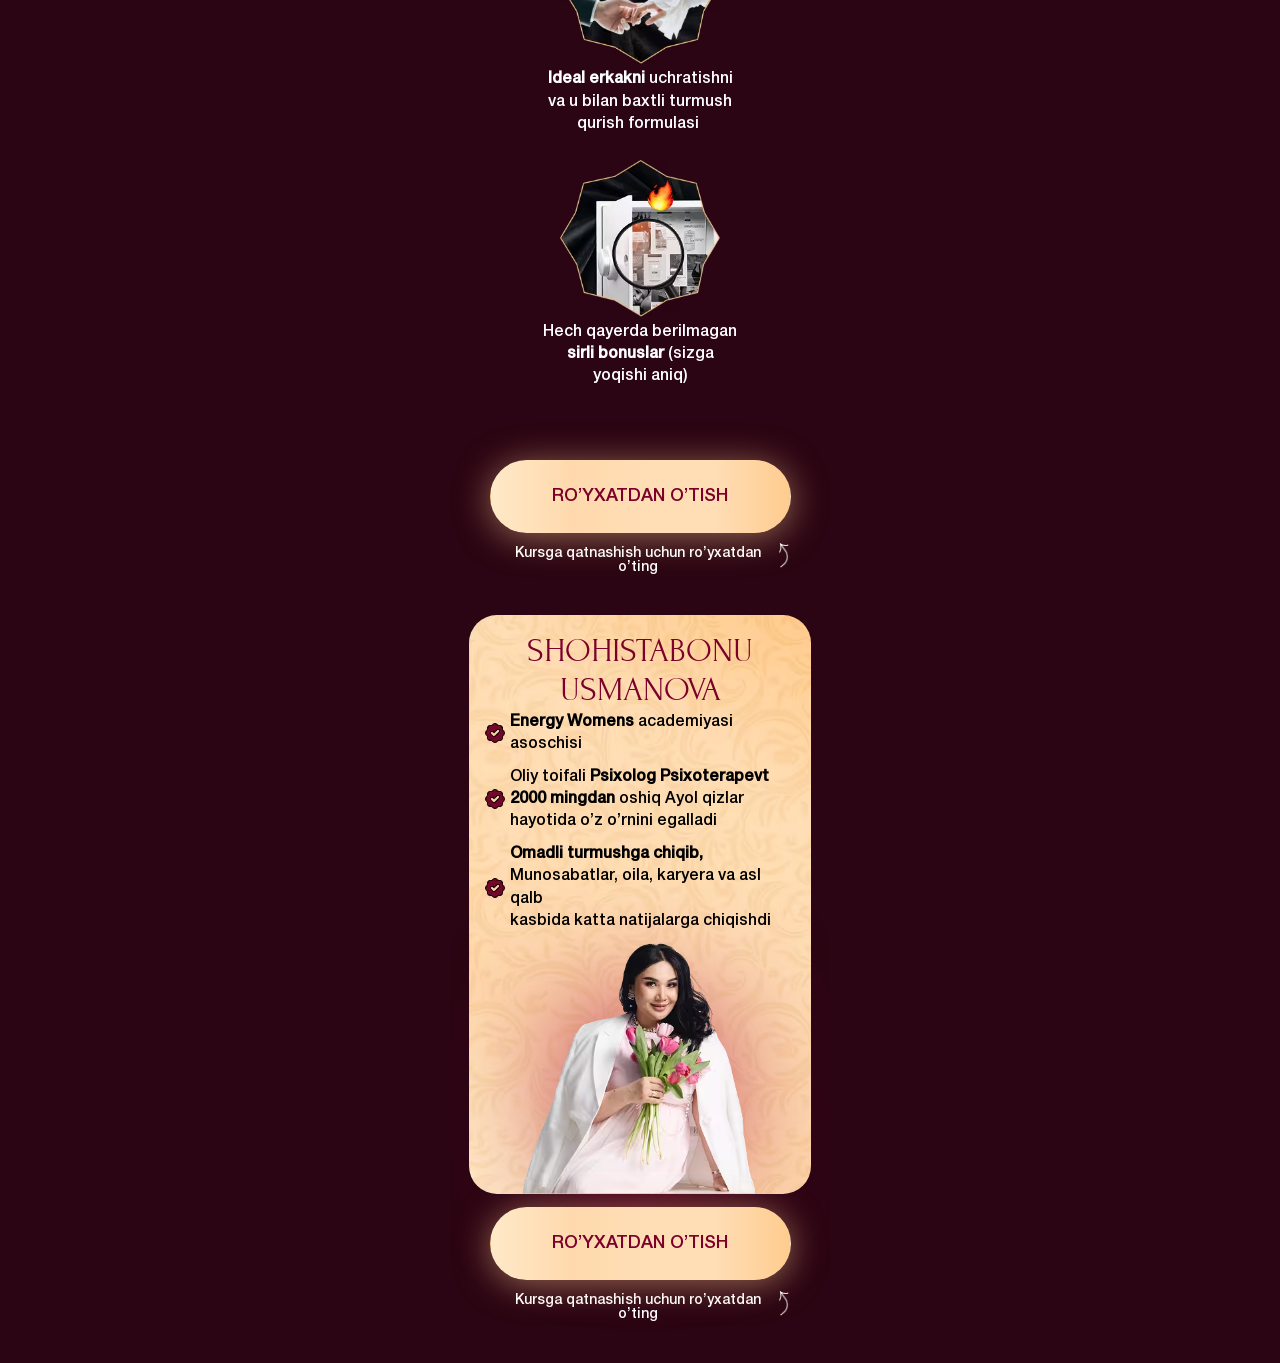
==== commit 19882ff1: "add" ====
--- a/index.html
+++ b/index.html
@@ -19,7 +19,7 @@
         <div class="background">
             <img src="/images/background.avif" width="378" height="527" alt="background" loading="lazy" decoding="async">
         </div>
-        <img src="/images/header.avif" width="300" alt="header" class="header" loading="lazy" decoding="async">
+        <img src="/images/header.avif" width="300" height="118" alt="header" class="header" loading="lazy" decoding="async">
 
         <div class="heading">
             <h1 class="heading_h1">
@@ -34,7 +34,7 @@
         </div>
 
         <div class="speaker__section">
-            <img src="/images/speaker.avif" width="100%" alt="speaker" class="speaker__img_1" loading="lazy"
+            <img src="/images/speaker.avif" width="100%" height="auto" alt="speaker" class="speaker__img_1" loading="lazy"
                 decoding="async">
             <div class="btn_and_reminder">
                 <button class="registerBtn">
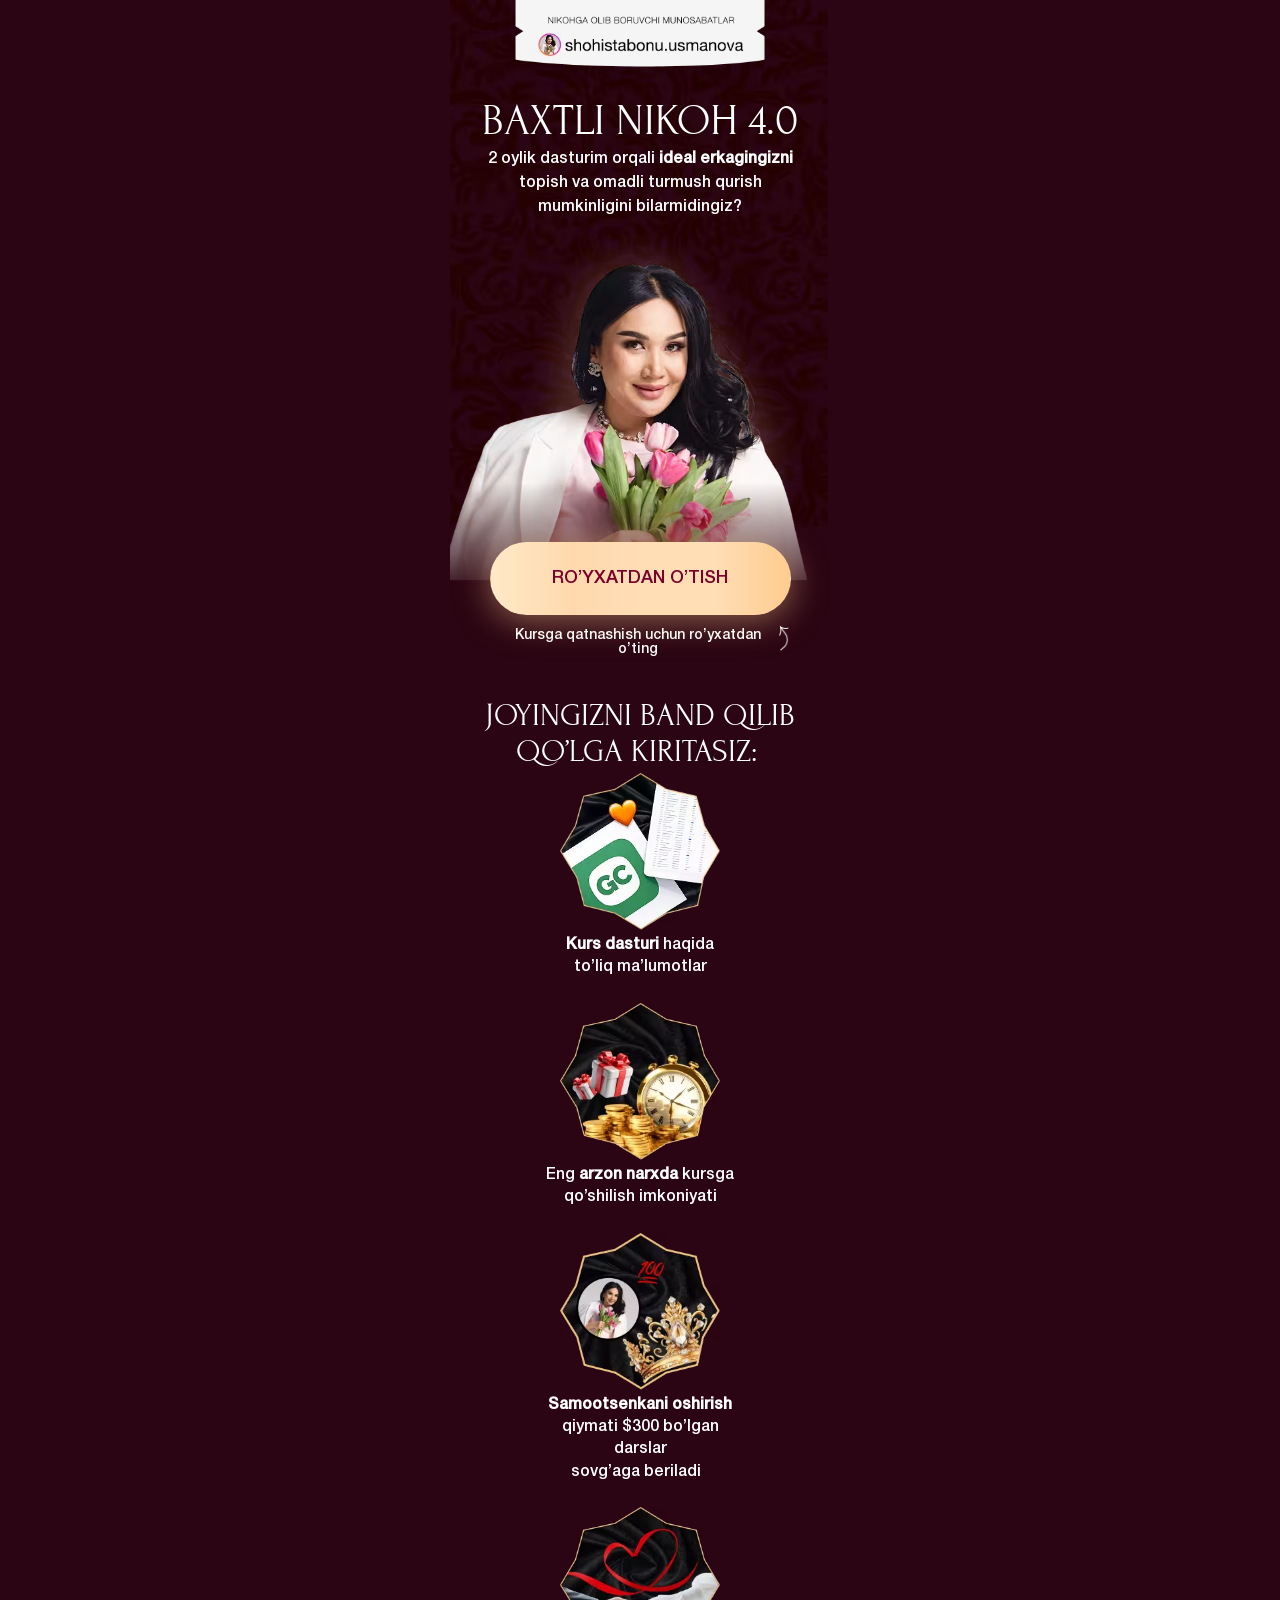
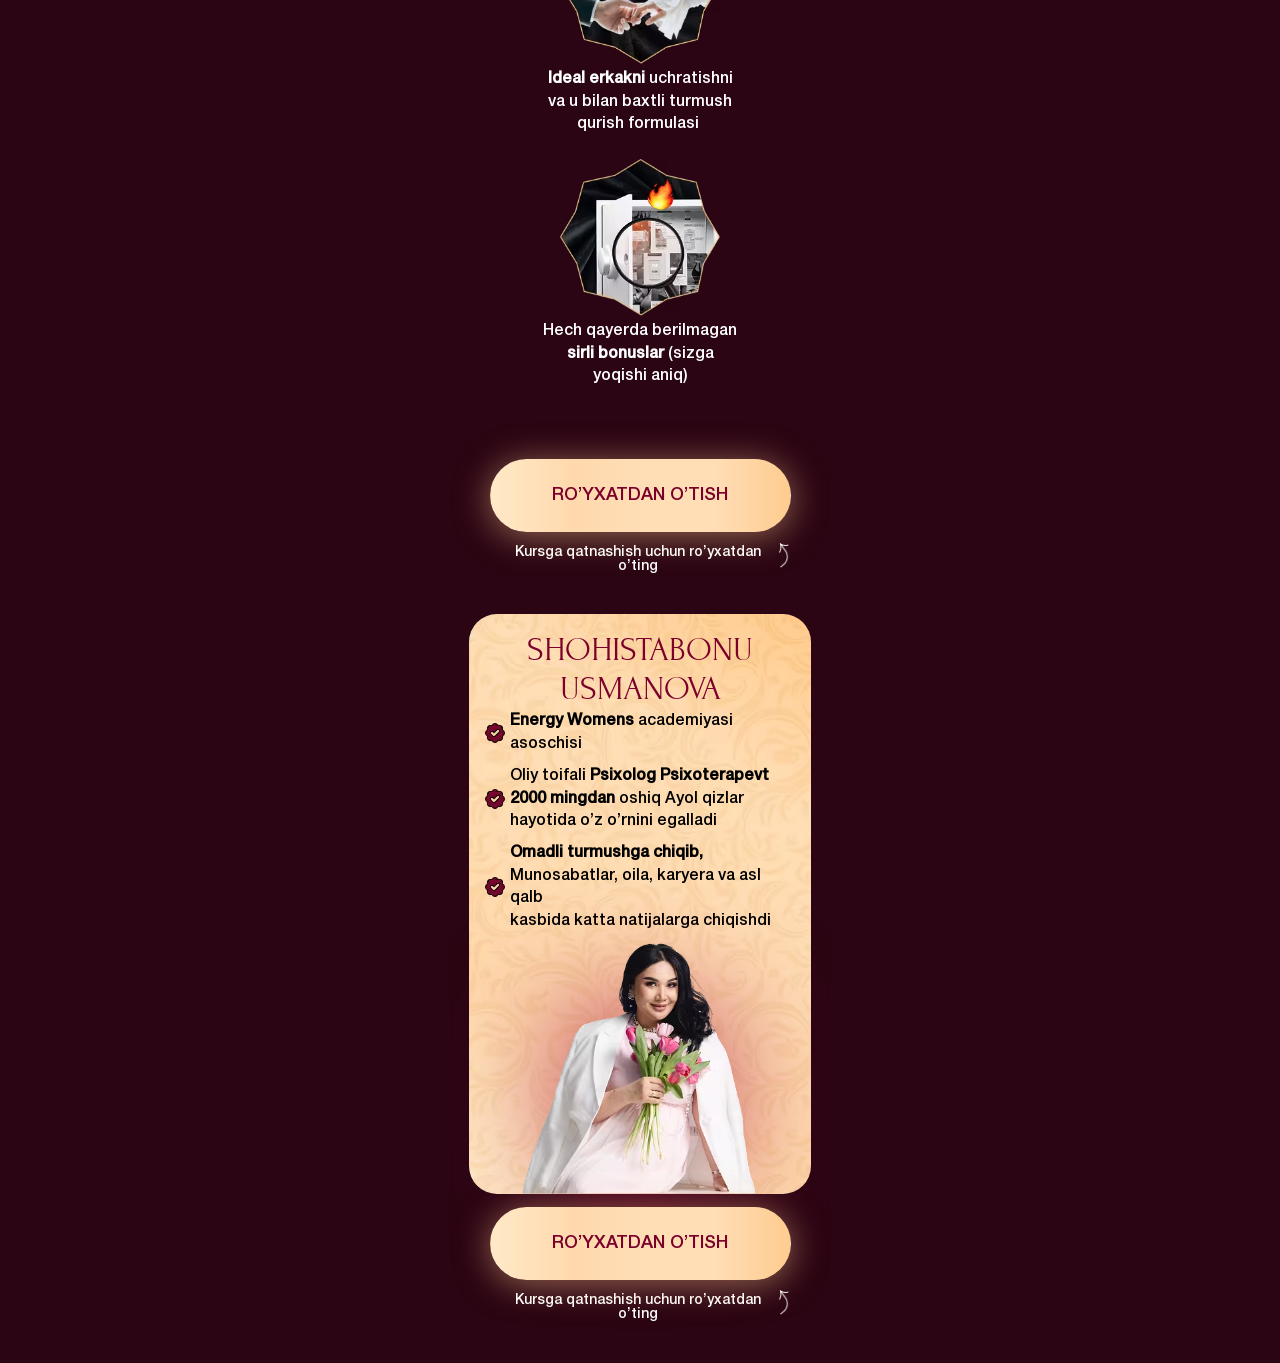
==== commit 9d1a9746: "add" ====
--- a/index.html
+++ b/index.html
@@ -6,7 +6,7 @@
     <meta name="viewport" content="width=device-width, initial-scale=1.0">
     <title>BAXTLI NIKOH 4.0</title>
     <style>
-        *{margin:0;padding:0;box-sizing:border-box}body{background-color:#2b0513}.main{max-width:380px;margin:0 auto;background-color:#2b0513;padding:0 0 1px 0;position:relative;overflow:hidden}.header{margin:-22px auto 0 auto;display:flex;position:relative}.background{position:absolute;top:0;left:0;width:100%;z-index:.1;opacity:1;background-color:#2b0513}.heading{max-width:clamp(300px, 90%, 317px);margin:0 auto;position:relative;z-index:10}.heading_h1{font-family:Forum,sans-serif;font-weight:400;font-style:Regular;font-size:clamp(38px, 10vw, 44px);text-transform:uppercase;color:#FFF;text-align:center;margin-bottom:2px}.heading__info{font-family:HelveticaNeue,sans-serif;font-weight:400;font-style:Medium;font-size:clamp(14px, 4vw, 16px);line-height:150%;text-align:center;color:#FFF}.speaker__section{width:100%}.speaker__img_1{width:100%;margin-bottom:-58px;-webkit-mask-image:linear-gradient(to bottom,black 70%,transparent 100%);mask-image:linear-gradient(to bottom,black 70%,transparent 100%);margin-left:-3px}.btn_and_reminder{max-width:301px;width:100%;margin:0 auto;margin-bottom:40px}.registerBtn{width:100%;background:linear-gradient(90deg,#FFE9C8 0%,#FFD9AD 27%,#FFDDB5 51%,#FFDDB5 75%,#FFCC8F 100%);border-radius:100px;padding:27px 50px;font-family:HelveticaNeue,sans-serif;font-weight:500;font-style:Medium;font-size:18px;text-align:center;vertical-align:middle;text-transform:uppercase;color:#7b012b;border:1px solid #fff0;outline:hidden;cursor:pointer;box-shadow:0 4px 0 0 rgb(182 147 105);box-shadow:0 4px 35px 0 rgb(255 204 143 / .5);margin-bottom:14px;position:relative;z-index:10}.registerBtn:active{transition:0.3s;box-shadow:0 0 0 0 #b69369;box-shadow:0 4 0 0 rgb(182 147 105)}.reminder__text{max-width:288px;margin:0 auto;display:flex;align-items:center;justify-content:space-between}.reminder__text img{margin-top:-10px;margin-right:-5px}.remider__p{font-family:HelveticaNeue,sans-serif;font-weight:400;font-style:Regular;font-size:14px;text-align:center;color:#FFF}.course__sections{max-width:317px;width:100%;margin:0 auto;margin-bottom:48px}.your_place__h1{font-family:Forum,sans-serif;font-weight:400;font-style:Regular;font-size:clamp(28px, 4vw, 32px);text-align:center;text-transform:uppercase;color:#FFF;margin-bottom:4px}.about__card{max-width:210px;width:100%;margin:0 auto;display:flex;flex-direction:column;align-items:center}.about_card__p{margin-top:4px;font-family:HelveticaNeue,sans-serif;font-style:Bold;font-size:16px;line-height:140%;text-align:center;color:#FFF;margin-bottom:24px}.about__speaker{max-width:clamp(300px, 90%, 350px);border-radius:28px;background-color:#FFDDB5;margin:0 auto;padding:16px 16px 0 16px;margin-bottom:16px;position:relative;background-image:url(/images/golden__bcg.avif);background-size:cover}.speaker_name{font-family:Forum,sans-serif;font-weight:400;font-style:Regular;font-size:clamp(20px, 10vw, 34px);text-align:center;text-transform:uppercase;color:#7b012b;margin-bottom:2px}.speaker_information{width:  100%;display:flex;align-items:center;gap:5px;margin-bottom:10px}.speaker_informatio__P{font-family:HelveticaNeue,sans-serif;font-weight:400;font-style:Bold;line-height: 140%;font-size:clamp(13px, 4vw, 16px)}.sp_2_img{margin:0 auto;margin-bottom:-3px;display:flex;margin-top:3px;position:relative;z-index:10}.sp_2_bcg{position:absolute;background-color:rgb(159 0 55 / .6);filter:blur(60px);bottom:0;left:93px;width:164px;height:190px}
+        *{margin:0;padding:0;box-sizing:border-box}body{background-color:#2b0513}.main{max-width:380px;margin:0 auto;background-color:#2b0513;padding:0 0 1px 0;position:relative;overflow:hidden}.header{margin:-22px auto 0 auto;display:flex;position:relative}.background{position:absolute;top:0;left:0;width:100%;z-index:.1;opacity:1;background-color:#2b0513}.heading{max-width:clamp(300px, 90%, 317px);margin:0 auto;position:relative;z-index:10}.heading_h1{font-family:Forum,sans-serif;font-weight:400;font-style:Regular;font-size:clamp(38px, 10vw, 44px);text-transform:uppercase;color:#FFF;text-align:center;margin-bottom:2px}.heading__info{font-family:HelveticaNeue,sans-serif;font-weight:400;font-style:Medium;font-size:clamp(14px, 4vw, 16px);line-height:150%;text-align:center;color:#FFF}.speaker__section{width:100%}.speaker__img_1{width:100%;aspect-ratio: 380 / 377;margin-bottom:-58px;-webkit-mask-image:linear-gradient(to bottom,black 70%,transparent 100%);mask-image:linear-gradient(to bottom,black 70%,transparent 100%);margin-left:-3px}.btn_and_reminder{max-width:301px;width:100%;margin:0 auto;margin-bottom:40px}.registerBtn{width:100%;background:linear-gradient(90deg,#FFE9C8 0%,#FFD9AD 27%,#FFDDB5 51%,#FFDDB5 75%,#FFCC8F 100%);border-radius:100px;padding:27px 50px;font-family:HelveticaNeue,sans-serif;font-weight:500;font-style:Medium;font-size:18px;text-align:center;vertical-align:middle;text-transform:uppercase;color:#7b012b;border:1px solid #fff0;outline:hidden;cursor:pointer;box-shadow:0 4px 0 0 rgb(182 147 105);box-shadow:0 4px 35px 0 rgb(255 204 143 / .5);margin-bottom:14px;position:relative;z-index:10}.registerBtn:active{transition:0.3s;box-shadow:0 0 0 0 #b69369;box-shadow:0 4 0 0 rgb(182 147 105)}.reminder__text{max-width:288px;margin:0 auto;display:flex;align-items:center;justify-content:space-between}.reminder__text img{margin-top:-10px;margin-right:-5px}.remider__p{font-family:HelveticaNeue,sans-serif;font-weight:400;font-style:Regular;font-size:14px;text-align:center;color:#FFF}.course__sections{max-width:317px;width:100%;margin:0 auto;margin-bottom:48px}.your_place__h1{font-family:Forum,sans-serif;font-weight:400;font-style:Regular;font-size:clamp(28px, 4vw, 32px);text-align:center;text-transform:uppercase;color:#FFF;margin-bottom:4px}.about__card{max-width:210px;width:100%;margin:0 auto;display:flex;flex-direction:column;align-items:center}.about_card__p{margin-top:4px;font-family:HelveticaNeue,sans-serif;font-style:Bold;font-size:16px;line-height:140%;text-align:center;color:#FFF;margin-bottom:24px}.about__speaker{max-width:clamp(300px, 90%, 350px);border-radius:28px;background-color:#FFDDB5;margin:0 auto;padding:16px 16px 0 16px;margin-bottom:16px;position:relative;background-image:url(/images/golden__bcg.avif);background-size:cover}.speaker_name{font-family:Forum,sans-serif;font-weight:400;font-style:Regular;font-size:clamp(20px, 10vw, 34px);text-align:center;text-transform:uppercase;color:#7b012b;margin-bottom:2px}.speaker_information{width:  100%;display:flex;align-items:center;gap:5px;margin-bottom:10px}.speaker_informatio__P{font-family:HelveticaNeue,sans-serif;font-weight:400;font-style:Bold;line-height: 140%;font-size:clamp(13px, 4vw, 16px)}.sp_2_img{margin:0 auto;margin-bottom:-3px;display:flex;margin-top:3px;position:relative;z-index:10}.sp_2_bcg{position:absolute;background-color:rgb(159 0 55 / .6);filter:blur(60px);bottom:0;left:93px;width:164px;height:190px}
     </style>
     <link rel="stylesheet" href="./css/main.css" media="print" onload="this.media='all'" />
     <noscript>
